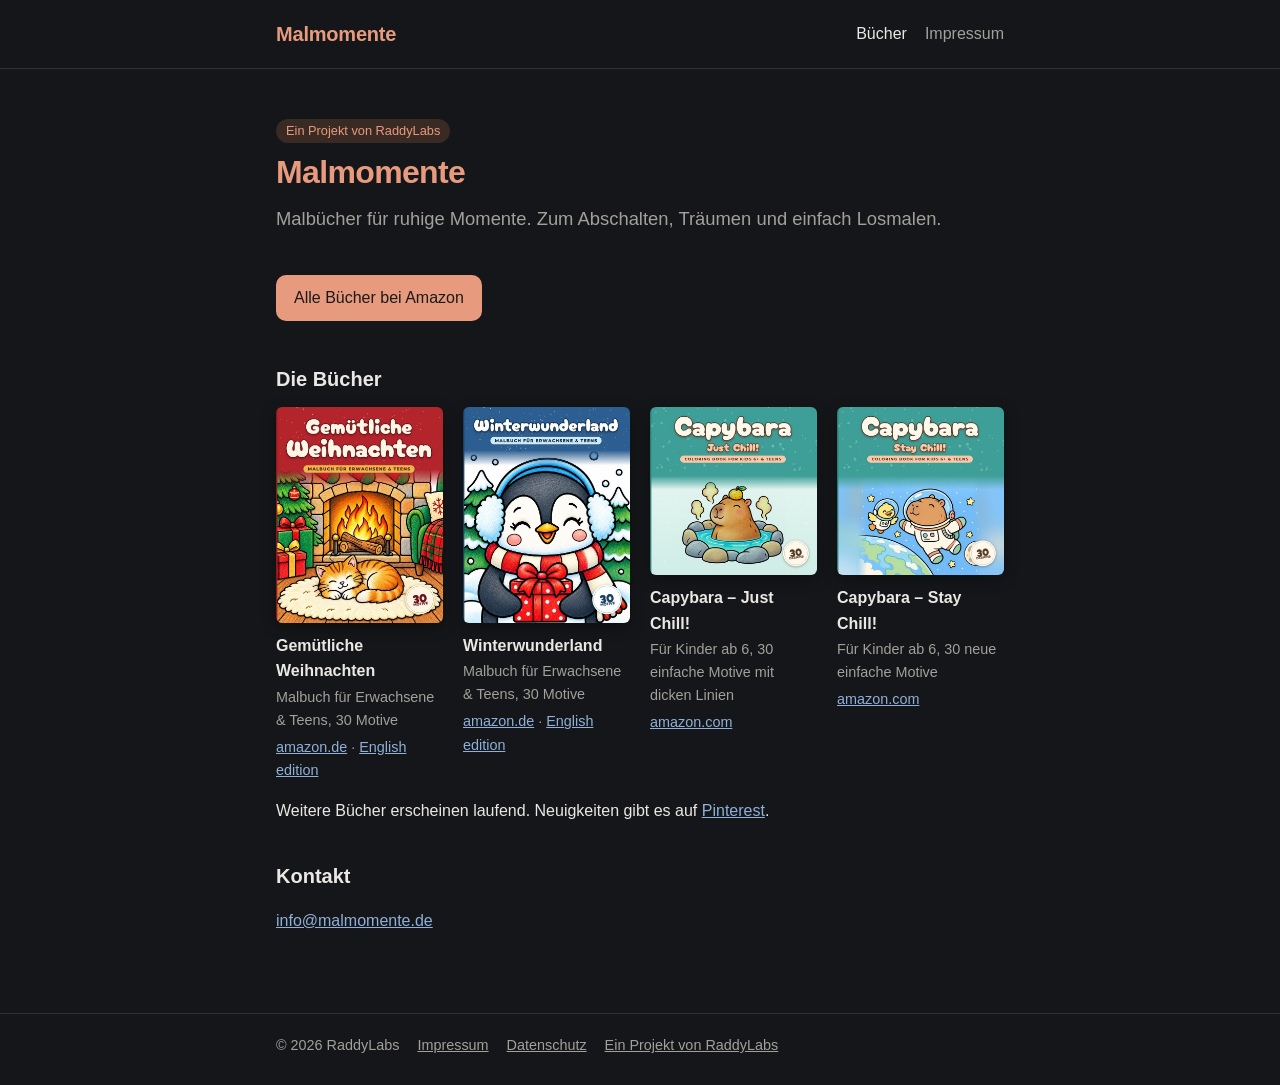
==== index.html @ b7d7ad7f "Erste Version der Website Co-Authored-By: Claude Opus 5.5 <noreply@anthropic.com> Claude-Session: ht" ====
<!doctype html>
<html lang="de">
<head>
<meta charset="utf-8">
<meta name="viewport" content="width=device-width, initial-scale=1">
<title>Malmomente – Malbücher zum Abschalten</title>
<meta name="description" content="Malmomente: Malbücher zum Abschalten und Entdecken. Erhältlich bei Amazon.">
<link rel="stylesheet" href="style.css">
</head>
<body>
<header><div class="wrap">
  <a class="logo mal-logo" href="./">Malmomente</a>
  <nav><a href="./" aria-current="page">Bücher</a><a href="impressum.html">Impressum</a></nav>
</div></header>
<main><div class="wrap mal-hero">
  <span class="tag" style="background:var(--mal-soft);color:var(--mal)">Ein Projekt von RaddyLabs</span>
  <h1>Malmomente</h1>
  <p class="lead">Malbücher für ruhige Momente. Zum Abschalten, Träumen und einfach Losmalen.</p>
  <a class="button" href="https://www.amazon.de/stores/Marcel-Raddy/author/B0HNMKRN35" rel="noopener">Alle Bücher bei Amazon</a>
  <h2>Die Bücher</h2>
  <div class="books">
    <div class="book">
      <img src="img/gemuetliche-weihnachten.jpg" alt="Cover: Gemütliche Weihnachten">
      <h3>Gemütliche Weihnachten</h3>
      <p>Malbuch für Erwachsene &amp; Teens, 30 Motive</p>
      <p class="links"><a href="https://www.amazon.de/dp/B0HN2T2133" rel="noopener">amazon.de</a> · <a href="https://www.amazon.com/dp/B0HNKPDWCH" rel="noopener">English edition</a></p>
    </div>
    <div class="book">
      <img src="img/winterwunderland.jpg" alt="Cover: Winterwunderland">
      <h3>Winterwunderland</h3>
      <p>Malbuch für Erwachsene &amp; Teens, 30 Motive</p>
      <p class="links"><a href="https://www.amazon.de/dp/B0HN7MHNHT" rel="noopener">amazon.de</a> · <a href="https://www.amazon.com/dp/B0HNKRLF51" rel="noopener">English edition</a></p>
    </div>
    <div class="book">
      <img src="img/capybara-1.jpg" alt="Cover: Capybara – Just Chill!">
      <h3>Capybara – Just Chill!</h3>
      <p>Für Kinder ab 6, 30 einfache Motive mit dicken Linien</p>
      <p class="links"><a href="https://www.amazon.com/dp/B0HPC8KB5T" rel="noopener">amazon.com</a></p>
    </div>
    <div class="book">
      <img src="img/capybara-2.jpg" alt="Cover: Capybara – Stay Chill!">
      <h3>Capybara – Stay Chill!</h3>
      <p>Für Kinder ab 6, 30 neue einfache Motive</p>
      <p class="links"><a href="https://www.amazon.com/dp/B0HPCNSRYM" rel="noopener">amazon.com</a></p>
    </div>
  </div>
  <p>Weitere Bücher erscheinen laufend. Neuigkeiten gibt es auf <a href="https://www.pinterest.com/Malmomente" rel="noopener">Pinterest</a>.</p>
  <h2>Kontakt</h2>
  <p><a href="mailto:info@malmomente.de">info@malmomente.de</a></p>
</div></main>
<footer><div class="wrap">
  <span>© 2026 RaddyLabs</span>
  <a href="impressum.html">Impressum</a>
  <a href="datenschutz.html">Datenschutz</a>
  <a href="https://raddylabs.de">Ein Projekt von RaddyLabs</a>
</div></footer>
</body>
</html>
---- style.css ----
/* Dunkles Farbschema */
:root {
  color-scheme: dark;
  --bg: #141619;
  --card: #1d2025;
  --text: #ebe8e3;
  --muted: #a3a09a;
  --accent: #8fb0d8;
  --accent-soft: #24303d;
  --mal: #e79a7d;
  --mal-soft: #3a2a24;
  --line: #2e3238;
  --cos: #b8a4f0;
  --cos-soft: #2c2640;
}
* { box-sizing: border-box; }
html { -webkit-text-size-adjust: 100%; }
body {
  margin: 0;
  background: var(--bg);
  color: var(--text);
  font-family: -apple-system, BlinkMacSystemFont, "Segoe UI", Roboto, Helvetica, Arial, sans-serif;
  line-height: 1.6;
}
a { color: var(--accent); }
.wrap { max-width: 760px; margin: 0 auto; padding: 0 16px; }
header { border-bottom: 1px solid var(--line); }
header .wrap { display: flex; align-items: center; justify-content: space-between; gap: 16px; padding-top: 18px; padding-bottom: 18px; flex-wrap: wrap; }
.logo { font-weight: 700; font-size: 1.25rem; color: var(--text); text-decoration: none; letter-spacing: -0.01em; }
.logo span { color: var(--accent); }
nav a { color: var(--muted); text-decoration: none; margin-left: 18px; }
nav a:first-child { margin-left: 0; }
nav a:hover, nav a[aria-current="page"] { color: var(--text); }
main { padding: 48px 0 64px; }
h1 { font-size: 2rem; line-height: 1.2; margin: 0 0 12px; letter-spacing: -0.02em; }
h2 { font-size: 1.25rem; margin: 36px 0 8px; }
.lead { font-size: 1.15rem; color: var(--muted); margin: 0 0 36px; }
.brands { display: grid; grid-template-columns: repeat(auto-fit, minmax(240px, 1fr)); gap: 16px; }
.brand { background: var(--card); border: 1px solid var(--line); border-radius: 14px; padding: 22px; text-decoration: none; color: var(--text); display: block; }
.brand:hover { border-color: var(--accent); }
.brand h3 { margin: 0 0 6px; font-size: 1.15rem; }
.brand p { margin: 0; color: var(--muted); }
.tag { display: inline-block; font-size: 0.8rem; padding: 2px 10px; border-radius: 99px; background: var(--accent-soft); color: var(--accent); margin-bottom: 10px; }
.brand.mal .tag { background: var(--mal-soft); color: var(--mal); }
.mal-hero h1 { color: var(--mal); }
.button { display: inline-block; padding: 10px 18px; border-radius: 10px; background: var(--mal); color: #1a1a1a; text-decoration: none; margin: 6px 8px 6px 0; }
.button.ghost { background: transparent; color: var(--mal); border: 1px solid var(--mal); }
.legal h2 { font-size: 1.1rem; }
.legal p, .legal li { color: var(--text); }
.todo { background: #fff3c4; color: #5a4a00; padding: 0 4px; border-radius: 4px; }
footer { border-top: 1px solid var(--line); color: var(--muted); font-size: 0.9rem; }
footer .wrap { padding-top: 20px; padding-bottom: 28px; display: flex; gap: 18px; flex-wrap: wrap; }
footer a { color: var(--muted); }
.brand.cos .tag { background: var(--cos-soft); color: var(--cos); }
.cos-hero h1 { color: var(--cos); }
.button.cos { background: var(--cos); color: #1a1a1a; }
.books { display: grid; grid-template-columns: repeat(auto-fill, minmax(160px, 1fr)); gap: 20px; margin-top: 12px; }
.book img { width: 100%; height: auto; border-radius: 6px; display: block; box-shadow: 0 4px 14px rgba(0,0,0,.35); }
.book h3 { font-size: 1rem; margin: 10px 0 2px; }
.book p { margin: 0; font-size: 0.9rem; color: var(--muted); }
.book .links { margin-top: 4px; }
.mal-logo { color: var(--mal); }
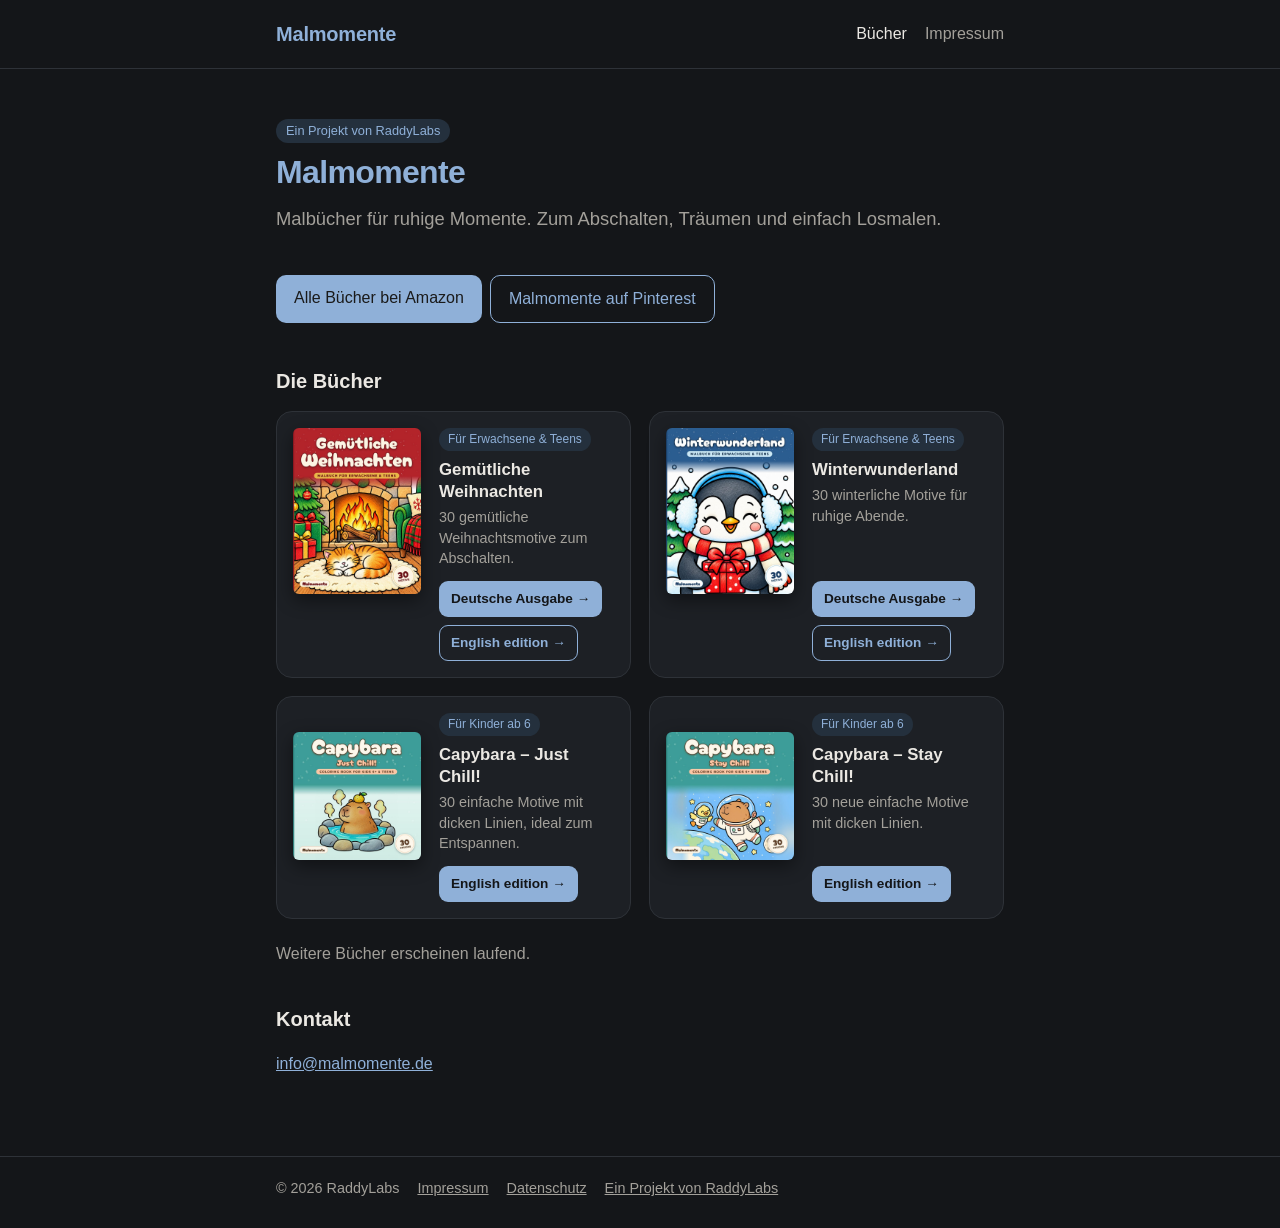
==== commit 150c2233: "Neues Layout: Bücher als gleich große Karten mit Kauf-Buttons Co-Authored-By: Claude Opus 5.5 <norep" ====
--- a/index.html
+++ b/index.html
@@ -16,35 +16,60 @@
   <span class="tag" style="background:var(--mal-soft);color:var(--mal)">Ein Projekt von RaddyLabs</span>
   <h1>Malmomente</h1>
   <p class="lead">Malbücher für ruhige Momente. Zum Abschalten, Träumen und einfach Losmalen.</p>
-  <a class="button" href="https://www.amazon.de/stores/Marcel-Raddy/author/B0HNMKRN35" rel="noopener">Alle Bücher bei Amazon</a>
+  <div class="hero-buttons">
+    <a class="button" href="https://www.amazon.de/stores/Marcel-Raddy/author/B0HNMKRN35" rel="noopener">Alle Bücher bei Amazon</a>
+    <a class="button ghost" href="https://www.pinterest.com/Malmomente" rel="noopener">Malmomente auf Pinterest</a>
+  </div>
   <h2>Die Bücher</h2>
   <div class="books">
-    <div class="book">
-      <img src="img/gemuetliche-weihnachten.jpg" alt="Cover: Gemütliche Weihnachten">
-      <h3>Gemütliche Weihnachten</h3>
-      <p>Malbuch für Erwachsene &amp; Teens, 30 Motive</p>
-      <p class="links"><a href="https://www.amazon.de/dp/B0HN2T2133" rel="noopener">amazon.de</a> · <a href="https://www.amazon.com/dp/B0HNKPDWCH" rel="noopener">English edition</a></p>
-    </div>
-    <div class="book">
-      <img src="img/winterwunderland.jpg" alt="Cover: Winterwunderland">
-      <h3>Winterwunderland</h3>
-      <p>Malbuch für Erwachsene &amp; Teens, 30 Motive</p>
-      <p class="links"><a href="https://www.amazon.de/dp/B0HN7MHNHT" rel="noopener">amazon.de</a> · <a href="https://www.amazon.com/dp/B0HNKRLF51" rel="noopener">English edition</a></p>
-    </div>
-    <div class="book">
-      <img src="img/capybara-1.jpg" alt="Cover: Capybara – Just Chill!">
-      <h3>Capybara – Just Chill!</h3>
-      <p>Für Kinder ab 6, 30 einfache Motive mit dicken Linien</p>
-      <p class="links"><a href="https://www.amazon.com/dp/B0HPC8KB5T" rel="noopener">amazon.com</a></p>
-    </div>
-    <div class="book">
-      <img src="img/capybara-2.jpg" alt="Cover: Capybara – Stay Chill!">
-      <h3>Capybara – Stay Chill!</h3>
-      <p>Für Kinder ab 6, 30 neue einfache Motive</p>
-      <p class="links"><a href="https://www.amazon.com/dp/B0HPCNSRYM" rel="noopener">amazon.com</a></p>
-    </div>
+    <article class="book">
+      <div class="cover"><img src="img/gemuetliche-weihnachten.jpg" alt="Cover: Gemütliche Weihnachten" loading="lazy"></div>
+      <div class="book-body">
+        <span class="aud">Für Erwachsene &amp; Teens</span>
+        <h3>Gemütliche Weihnachten</h3>
+        <p>30 gemütliche Weihnachtsmotive zum Abschalten.</p>
+        <div class="buys">
+          <a class="buy" href="https://www.amazon.de/dp/B0HN2T2133" rel="noopener">Deutsche Ausgabe <span aria-hidden="true">→</span></a>
+          <a class="buy ghost" href="https://www.amazon.com/dp/B0HNKPDWCH" rel="noopener">English edition <span aria-hidden="true">→</span></a>
+        </div>
+      </div>
+    </article>
+    <article class="book">
+      <div class="cover"><img src="img/winterwunderland.jpg" alt="Cover: Winterwunderland" loading="lazy"></div>
+      <div class="book-body">
+        <span class="aud">Für Erwachsene &amp; Teens</span>
+        <h3>Winterwunderland</h3>
+        <p>30 winterliche Motive für ruhige Abende.</p>
+        <div class="buys">
+          <a class="buy" href="https://www.amazon.de/dp/B0HN7MHNHT" rel="noopener">Deutsche Ausgabe <span aria-hidden="true">→</span></a>
+          <a class="buy ghost" href="https://www.amazon.com/dp/B0HNKRLF51" rel="noopener">English edition <span aria-hidden="true">→</span></a>
+        </div>
+      </div>
+    </article>
+    <article class="book">
+      <div class="cover"><img src="img/capybara-1.jpg" alt="Cover: Capybara – Just Chill!" loading="lazy"></div>
+      <div class="book-body">
+        <span class="aud">Für Kinder ab 6</span>
+        <h3>Capybara – Just Chill!</h3>
+        <p>30 einfache Motive mit dicken Linien, ideal zum Entspannen.</p>
+        <div class="buys">
+          <a class="buy" href="https://www.amazon.com/dp/B0HPC8KB5T" rel="noopener">English edition <span aria-hidden="true">→</span></a>
+        </div>
+      </div>
+    </article>
+    <article class="book">
+      <div class="cover"><img src="img/capybara-2.jpg" alt="Cover: Capybara – Stay Chill!" loading="lazy"></div>
+      <div class="book-body">
+        <span class="aud">Für Kinder ab 6</span>
+        <h3>Capybara – Stay Chill!</h3>
+        <p>30 neue einfache Motive mit dicken Linien.</p>
+        <div class="buys">
+          <a class="buy" href="https://www.amazon.com/dp/B0HPCNSRYM" rel="noopener">English edition <span aria-hidden="true">→</span></a>
+        </div>
+      </div>
+    </article>
   </div>
-  <p>Weitere Bücher erscheinen laufend. Neuigkeiten gibt es auf <a href="https://www.pinterest.com/Malmomente" rel="noopener">Pinterest</a>.</p>
+  <p class="more">Weitere Bücher erscheinen laufend.</p>
   <h2>Kontakt</h2>
   <p><a href="mailto:info@malmomente.de">info@malmomente.de</a></p>
 </div></main>
--- a/style.css
+++ b/style.css
@@ -7,8 +7,8 @@
   --muted: #a3a09a;
   --accent: #8fb0d8;
   --accent-soft: #24303d;
-  --mal: #e79a7d;
-  --mal-soft: #3a2a24;
+  --mal: #8fb0d8;
+  --mal-soft: #24303d;
   --line: #2e3238;
   --cos: #b8a4f0;
   --cos-soft: #2c2640;
@@ -54,9 +54,21 @@
 .brand.cos .tag { background: var(--cos-soft); color: var(--cos); }
 .cos-hero h1 { color: var(--cos); }
 .button.cos { background: var(--cos); color: #1a1a1a; }
-.books { display: grid; grid-template-columns: repeat(auto-fill, minmax(160px, 1fr)); gap: 20px; margin-top: 12px; }
-.book img { width: 100%; height: auto; border-radius: 6px; display: block; box-shadow: 0 4px 14px rgba(0,0,0,.35); }
-.book h3 { font-size: 1rem; margin: 10px 0 2px; }
-.book p { margin: 0; font-size: 0.9rem; color: var(--muted); }
-.book .links { margin-top: 4px; }
 .mal-logo { color: var(--mal); }
+
+/* Bücher-Karten */
+.hero-buttons { display: flex; flex-wrap: wrap; gap: 4px 0; }
+.books { display: grid; grid-template-columns: repeat(auto-fill, minmax(320px, 1fr)); gap: 18px; margin-top: 14px; }
+.book { display: flex; gap: 18px; background: var(--card); border: 1px solid var(--line); border-radius: 16px; padding: 16px; }
+.book .cover { flex: none; width: 128px; height: 166px; display: flex; align-items: center; justify-content: center; }
+.book .cover img { max-width: 100%; max-height: 100%; border-radius: 6px; box-shadow: 0 6px 18px rgba(0,0,0,.45); display: block; }
+.book-body { display: flex; flex-direction: column; min-width: 0; flex: 1; }
+.book .aud { align-self: flex-start; font-size: 0.75rem; padding: 2px 9px; border-radius: 99px; background: var(--mal-soft); color: var(--mal); }
+.book h3 { font-size: 1.05rem; line-height: 1.3; margin: 8px 0 4px; }
+.book p { margin: 0 0 12px; font-size: 0.9rem; color: var(--muted); line-height: 1.45; }
+.buys { margin-top: auto; display: flex; flex-wrap: wrap; gap: 8px; }
+.buy { display: inline-block; font-size: 0.85rem; font-weight: 600; padding: 7px 12px; border-radius: 9px; background: var(--mal); color: #141619; text-decoration: none; white-space: nowrap; }
+.buy.ghost { background: transparent; color: var(--mal); border: 1px solid var(--mal); padding: 6px 11px; }
+.buy:hover { filter: brightness(1.1); }
+.more { color: var(--muted); margin-top: 22px; }
+@media (max-width: 420px) { .books { grid-template-columns: 1fr; } .book .cover { width: 104px; height: 135px; } .book { gap: 14px; } }
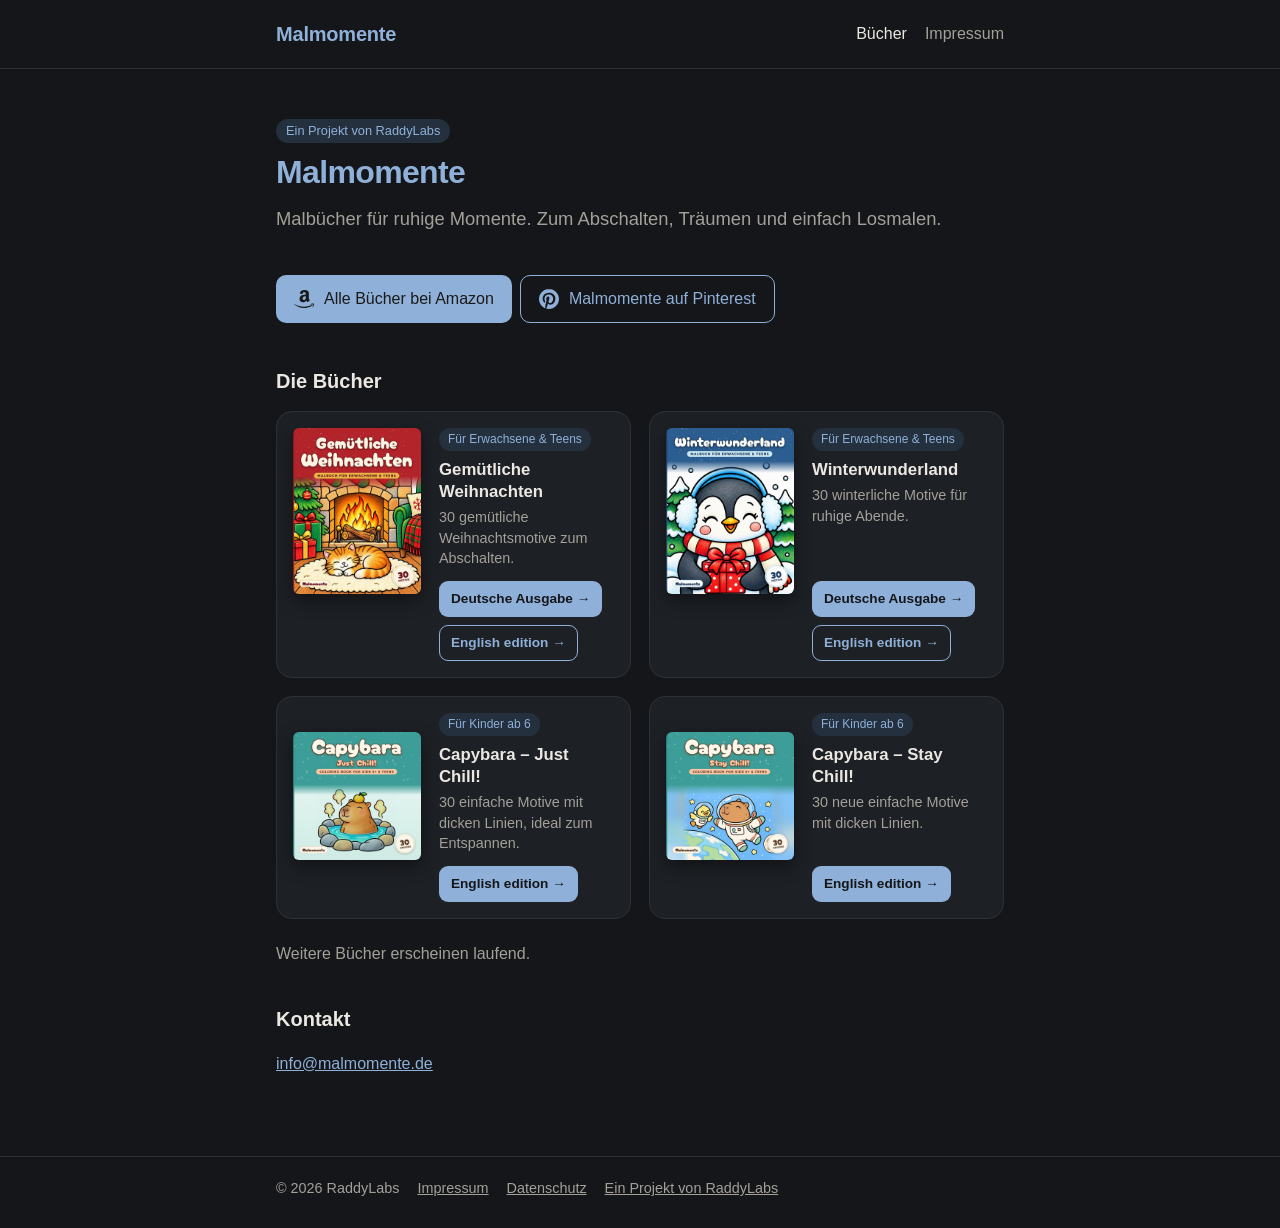
==== commit 1f997336: "Amazon- und Pinterest-Logo in den Buttons Co-Authored-By: Claude Opus 5.5 <noreply@anthropic.com> Cl" ====
--- a/index.html
+++ b/index.html
@@ -17,8 +17,8 @@
   <h1>Malmomente</h1>
   <p class="lead">Malbücher für ruhige Momente. Zum Abschalten, Träumen und einfach Losmalen.</p>
   <div class="hero-buttons">
-    <a class="button" href="https://www.amazon.de/stores/Marcel-Raddy/author/B0HNMKRN35" rel="noopener">Alle Bücher bei Amazon</a>
-    <a class="button ghost" href="https://www.pinterest.com/Malmomente" rel="noopener">Malmomente auf Pinterest</a>
+    <a class="button" href="https://www.amazon.de/stores/Marcel-Raddy/author/B0HNMKRN35" rel="noopener"><svg class="ico" viewBox="0 0 24 24" aria-hidden="true"><path d="M.045 18.02c.072-.116.187-.124.348-.022 3.636 2.11 7.594 3.166 11.87 3.166 2.852 0 5.668-.533 8.447-1.595l.315-.14c.138-.06.234-.1.293-.13.226-.088.39-.046.525.13.12.174.09.336-.12.48-.256.19-.6.41-1.006.654-1.244.743-2.64 1.316-4.185 1.726a17.617 17.617 0 01-10.951-.577 17.88 17.88 0 01-5.43-3.35c-.1-.074-.151-.15-.151-.22 0-.047.021-.09.051-.13zm6.565-6.218c0-1.005.247-1.863.743-2.577.495-.71 1.17-1.25 2.04-1.615.796-.335 1.756-.575 2.912-.72.39-.046 1.033-.103 1.92-.174v-.37c0-.93-.105-1.558-.3-1.875-.302-.43-.78-.65-1.44-.65h-.182c-.48.046-.896.196-1.246.46-.35.27-.575.63-.675 1.096-.06.3-.206.465-.435.51l-2.52-.315c-.248-.06-.372-.18-.372-.39 0-.046.007-.09.022-.15.247-1.29.855-2.25 1.82-2.88.976-.616 2.1-.975 3.39-1.05h.54c1.65 0 2.957.434 3.888 1.29.135.15.27.3.405.48.12.165.224.314.283.45.075.134.15.33.195.57.06.254.105.42.135.51.03.104.062.3.076.615.01.313.02.493.02.553v5.28c0 .376.06.72.165 1.036.105.313.21.54.315.674l.51.674c.09.136.136.256.136.36 0 .12-.06.226-.18.314-1.2 1.05-1.86 1.62-1.963 1.71-.165.135-.375.15-.63.045a6.062 6.062 0 01-.526-.496l-.31-.347a9.391 9.391 0 01-.317-.42l-.3-.435c-.81.886-1.603 1.44-2.4 1.665-.494.15-1.093.227-1.83.227-1.11 0-2.04-.343-2.76-1.034-.72-.69-1.08-1.665-1.08-2.94l-.05-.076zm3.753-.438c0 .566.14 1.02.425 1.364.285.34.675.512 1.155.512.045 0 .106-.007.195-.02.09-.016.134-.023.166-.023.614-.16 1.08-.553 1.424-1.178.165-.28.285-.58.36-.91.09-.32.12-.59.135-.8.015-.195.015-.54.015-1.005v-.54c-.84 0-1.484.06-1.92.18-1.275.36-1.92 1.17-1.92 2.43l-.035-.02zm9.162 7.027c.03-.06.075-.11.132-.17.362-.243.714-.41 1.05-.5a8.094 8.094 0 011.612-.24c.14-.012.28 0 .41.03.65.06 1.05.168 1.172.33.063.09.099.228.099.39v.15c0 .51-.149 1.11-.424 1.8-.278.69-.664 1.248-1.156 1.68-.073.06-.14.09-.197.09-.03 0-.06 0-.09-.012-.09-.044-.107-.12-.064-.24.54-1.26.806-2.143.806-2.64 0-.15-.03-.27-.087-.344-.145-.166-.55-.257-1.224-.257-.243 0-.533.016-.87.046-.363.045-.7.09-1 .135-.09 0-.148-.014-.18-.044-.03-.03-.036-.047-.02-.077 0-.017.006-.03.02-.063v-.06z"/></svg>Alle Bücher bei Amazon</a>
+    <a class="button ghost" href="https://www.pinterest.com/Malmomente" rel="noopener"><svg class="ico" viewBox="0 0 24 24" aria-hidden="true"><path d="M12.017 0C5.396 0 .029 5.367.029 11.987c0 5.079 3.158 9.417 7.618 11.162-.105-.949-.199-2.403.041-3.439.219-.937 1.406-5.957 1.406-5.957s-.359-.72-.359-1.781c0-1.663.967-2.911 2.168-2.911 1.024 0 1.518.769 1.518 1.688 0 1.029-.653 2.567-.992 3.992-.285 1.193.6 2.165 1.775 2.165 2.128 0 3.768-2.245 3.768-5.487 0-2.861-2.063-4.869-5.008-4.869-3.41 0-5.409 2.562-5.409 5.199 0 1.033.394 2.143.889 2.741.099.12.112.225.085.345-.09.375-.293 1.199-.334 1.363-.053.225-.172.271-.401.165-1.495-.69-2.433-2.878-2.433-4.646 0-3.776 2.748-7.252 7.92-7.252 4.158 0 7.392 2.967 7.392 6.923 0 4.135-2.607 7.462-6.233 7.462-1.214 0-2.354-.629-2.758-1.379l-.749 2.848c-.269 1.045-1.004 2.352-1.498 3.146 1.123.345 2.306.535 3.55.535 6.607 0 11.985-5.365 11.985-11.987C23.97 5.39 18.592.026 11.985.026L12.017 0z"/></svg>Malmomente auf Pinterest</a>
   </div>
   <h2>Die Bücher</h2>
   <div class="books">
--- a/style.css
+++ b/style.css
@@ -72,3 +72,5 @@
 .buy:hover { filter: brightness(1.1); }
 .more { color: var(--muted); margin-top: 22px; }
 @media (max-width: 420px) { .books { grid-template-columns: 1fr; } .book .cover { width: 104px; height: 135px; } .book { gap: 14px; } }
+.hero-buttons .button { display: inline-flex; align-items: center; gap: 10px; }
+.hero-buttons .ico { width: 20px; height: 20px; fill: currentColor; flex: none; }
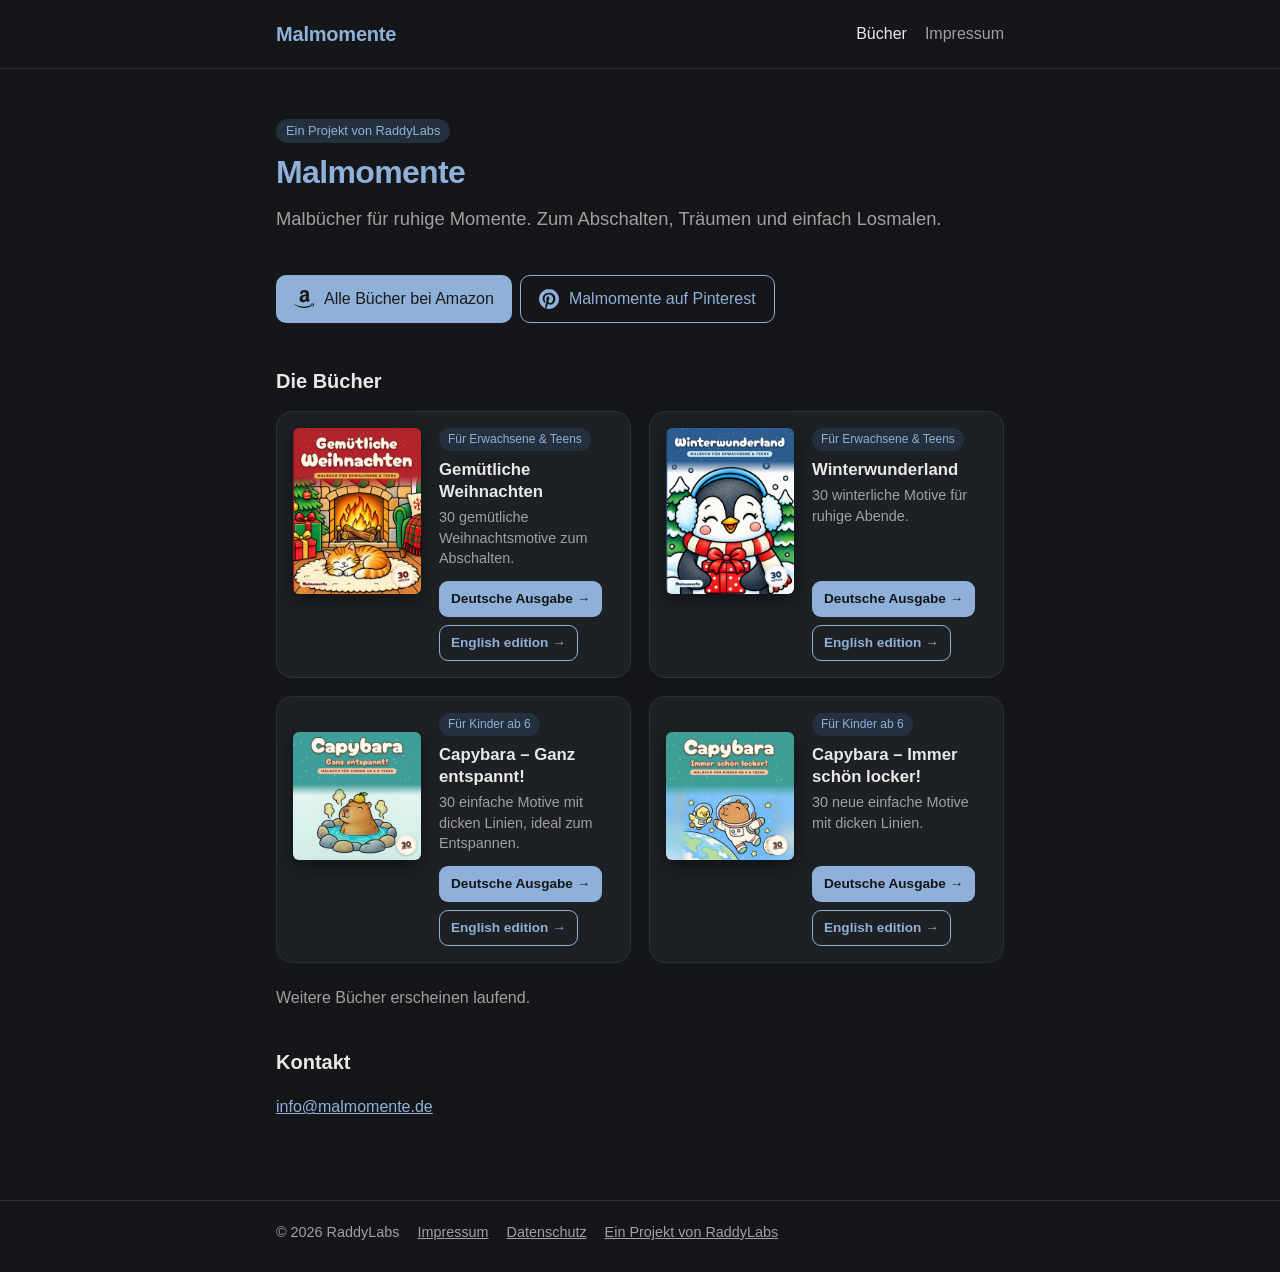
==== commit 28e1c0b0: "Capybara 1+2: deutsche Ausgaben mit Cover und Kauf-Button Co-Authored-By: Claude Opus 5.5 <noreply@a" ====
--- a/index.html
+++ b/index.html
@@ -47,24 +47,26 @@
       </div>
     </article>
     <article class="book">
-      <div class="cover"><img src="img/capybara-1.jpg" alt="Cover: Capybara – Just Chill!" loading="lazy"></div>
+      <div class="cover"><img src="img/capybara-1.jpg" alt="Cover: Capybara – Ganz entspannt!" loading="lazy"></div>
       <div class="book-body">
         <span class="aud">Für Kinder ab 6</span>
-        <h3>Capybara – Just Chill!</h3>
+        <h3>Capybara – Ganz entspannt!</h3>
         <p>30 einfache Motive mit dicken Linien, ideal zum Entspannen.</p>
         <div class="buys">
-          <a class="buy" href="https://www.amazon.com/dp/B0HPC8KB5T" rel="noopener">English edition <span aria-hidden="true">→</span></a>
+          <a class="buy" href="https://www.amazon.de/dp/B0HQ4V5N49" rel="noopener">Deutsche Ausgabe <span aria-hidden="true">→</span></a>
+          <a class="buy ghost" href="https://www.amazon.com/dp/B0HPC8KB5T" rel="noopener">English edition <span aria-hidden="true">→</span></a>
         </div>
       </div>
     </article>
     <article class="book">
-      <div class="cover"><img src="img/capybara-2.jpg" alt="Cover: Capybara – Stay Chill!" loading="lazy"></div>
+      <div class="cover"><img src="img/capybara-2.jpg" alt="Cover: Capybara – Immer schön locker!" loading="lazy"></div>
       <div class="book-body">
         <span class="aud">Für Kinder ab 6</span>
-        <h3>Capybara – Stay Chill!</h3>
+        <h3>Capybara – Immer schön locker!</h3>
         <p>30 neue einfache Motive mit dicken Linien.</p>
         <div class="buys">
-          <a class="buy" href="https://www.amazon.com/dp/B0HPCNSRYM" rel="noopener">English edition <span aria-hidden="true">→</span></a>
+          <a class="buy" href="https://www.amazon.de/dp/B0HQ54VVX3" rel="noopener">Deutsche Ausgabe <span aria-hidden="true">→</span></a>
+          <a class="buy ghost" href="https://www.amazon.com/dp/B0HPCNSRYM" rel="noopener">English edition <span aria-hidden="true">→</span></a>
         </div>
       </div>
     </article>
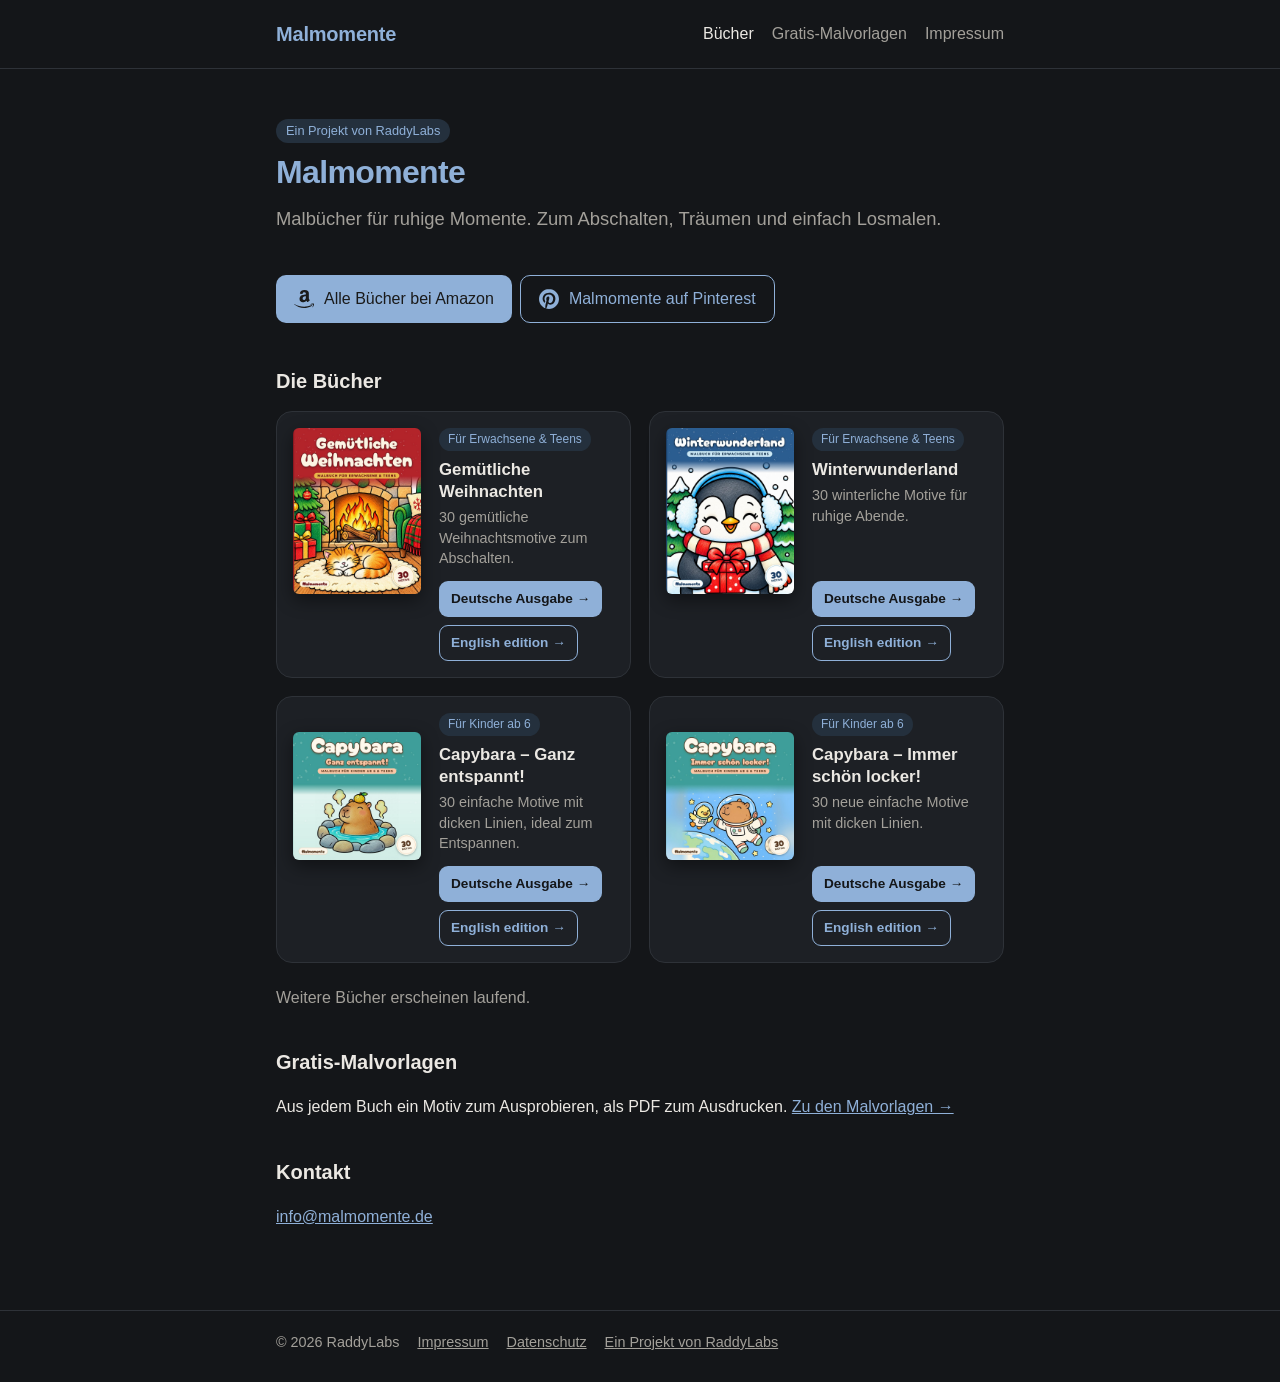
==== commit 3d3b61ec: "Gratis-Malvorlagen: Seite mit 4 PDFs zum Ausdrucken, Link in Navigation Co-Authored-By: Claude Opus " ====
--- a/index.html
+++ b/index.html
@@ -10,7 +10,7 @@
 <body>
 <header><div class="wrap">
   <a class="logo mal-logo" href="./">Malmomente</a>
-  <nav><a href="./" aria-current="page">Bücher</a><a href="impressum.html">Impressum</a></nav>
+  <nav><a href="./" aria-current="page">Bücher</a><a href="malvorlagen.html">Gratis-Malvorlagen</a><a href="impressum.html">Impressum</a></nav>
 </div></header>
 <main><div class="wrap mal-hero">
   <span class="tag" style="background:var(--mal-soft);color:var(--mal)">Ein Projekt von RaddyLabs</span>
@@ -72,6 +72,8 @@
     </article>
   </div>
   <p class="more">Weitere Bücher erscheinen laufend.</p>
+  <h2>Gratis-Malvorlagen</h2>
+  <p>Aus jedem Buch ein Motiv zum Ausprobieren, als PDF zum Ausdrucken. <a href="malvorlagen.html">Zu den Malvorlagen →</a></p>
   <h2>Kontakt</h2>
   <p><a href="mailto:info@malmomente.de">info@malmomente.de</a></p>
 </div></main>
--- a/style.css
+++ b/style.css
@@ -74,3 +74,4 @@
 @media (max-width: 420px) { .books { grid-template-columns: 1fr; } .book .cover { width: 104px; height: 135px; } .book { gap: 14px; } }
 .hero-buttons .button { display: inline-flex; align-items: center; gap: 10px; }
 .hero-buttons .ico { width: 20px; height: 20px; fill: currentColor; flex: none; }
+.book.free .cover img { background: #fff; }
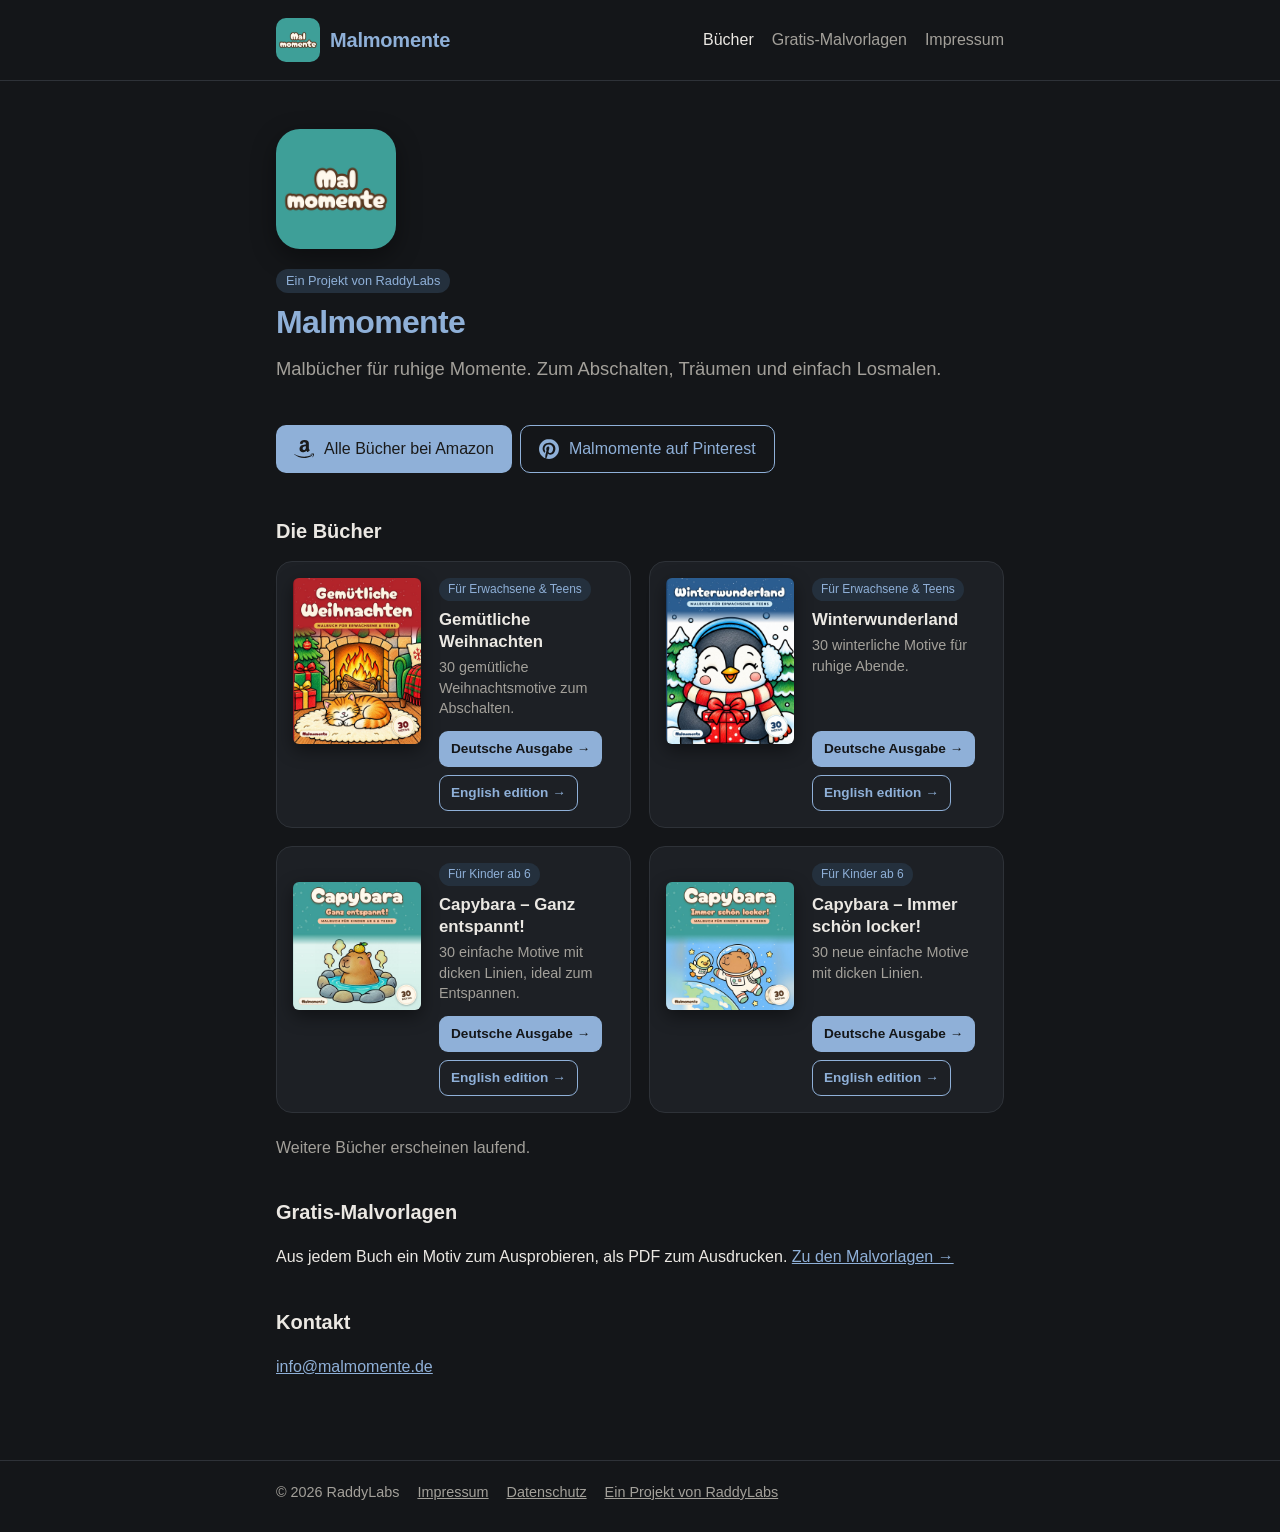
==== commit 43c9aedc: "Malmomente-Logo in Kopfzeile, Startseite und als Favicon Co-Authored-By: Claude Opus 5.5 <noreply@an" ====
--- a/index.html
+++ b/index.html
@@ -6,13 +6,16 @@
 <title>Malmomente – Malbücher zum Abschalten</title>
 <meta name="description" content="Malmomente: Malbücher zum Abschalten und Entdecken. Erhältlich bei Amazon.">
 <link rel="stylesheet" href="style.css">
+<link rel="icon" type="image/png" href="favicon.png">
+<link rel="apple-touch-icon" href="apple-touch-icon.png">
 </head>
 <body>
 <header><div class="wrap">
-  <a class="logo mal-logo" href="./">Malmomente</a>
+  <a class="logo mal-logo" href="./"><img src="img/logo-malmomente.png" alt="" width="44" height="44">Malmomente</a>
   <nav><a href="./" aria-current="page">Bücher</a><a href="malvorlagen.html">Gratis-Malvorlagen</a><a href="impressum.html">Impressum</a></nav>
 </div></header>
 <main><div class="wrap mal-hero">
+  <img class="hero-logo" src="img/logo-malmomente.png" alt="Malmomente Logo" width="120" height="120">
   <span class="tag" style="background:var(--mal-soft);color:var(--mal)">Ein Projekt von RaddyLabs</span>
   <h1>Malmomente</h1>
   <p class="lead">Malbücher für ruhige Momente. Zum Abschalten, Träumen und einfach Losmalen.</p>
--- a/style.css
+++ b/style.css
@@ -75,3 +75,6 @@
 .hero-buttons .button { display: inline-flex; align-items: center; gap: 10px; }
 .hero-buttons .ico { width: 20px; height: 20px; fill: currentColor; flex: none; }
 .book.free .cover img { background: #fff; }
+.mal-logo { display: inline-flex; align-items: center; gap: 10px; }
+.mal-logo img { width: 44px; height: 44px; border-radius: 10px; display: block; }
+.hero-logo { width: 120px; height: 120px; border-radius: 24px; display: block; margin: 0 0 18px; box-shadow: 0 8px 24px rgba(0,0,0,.4); }
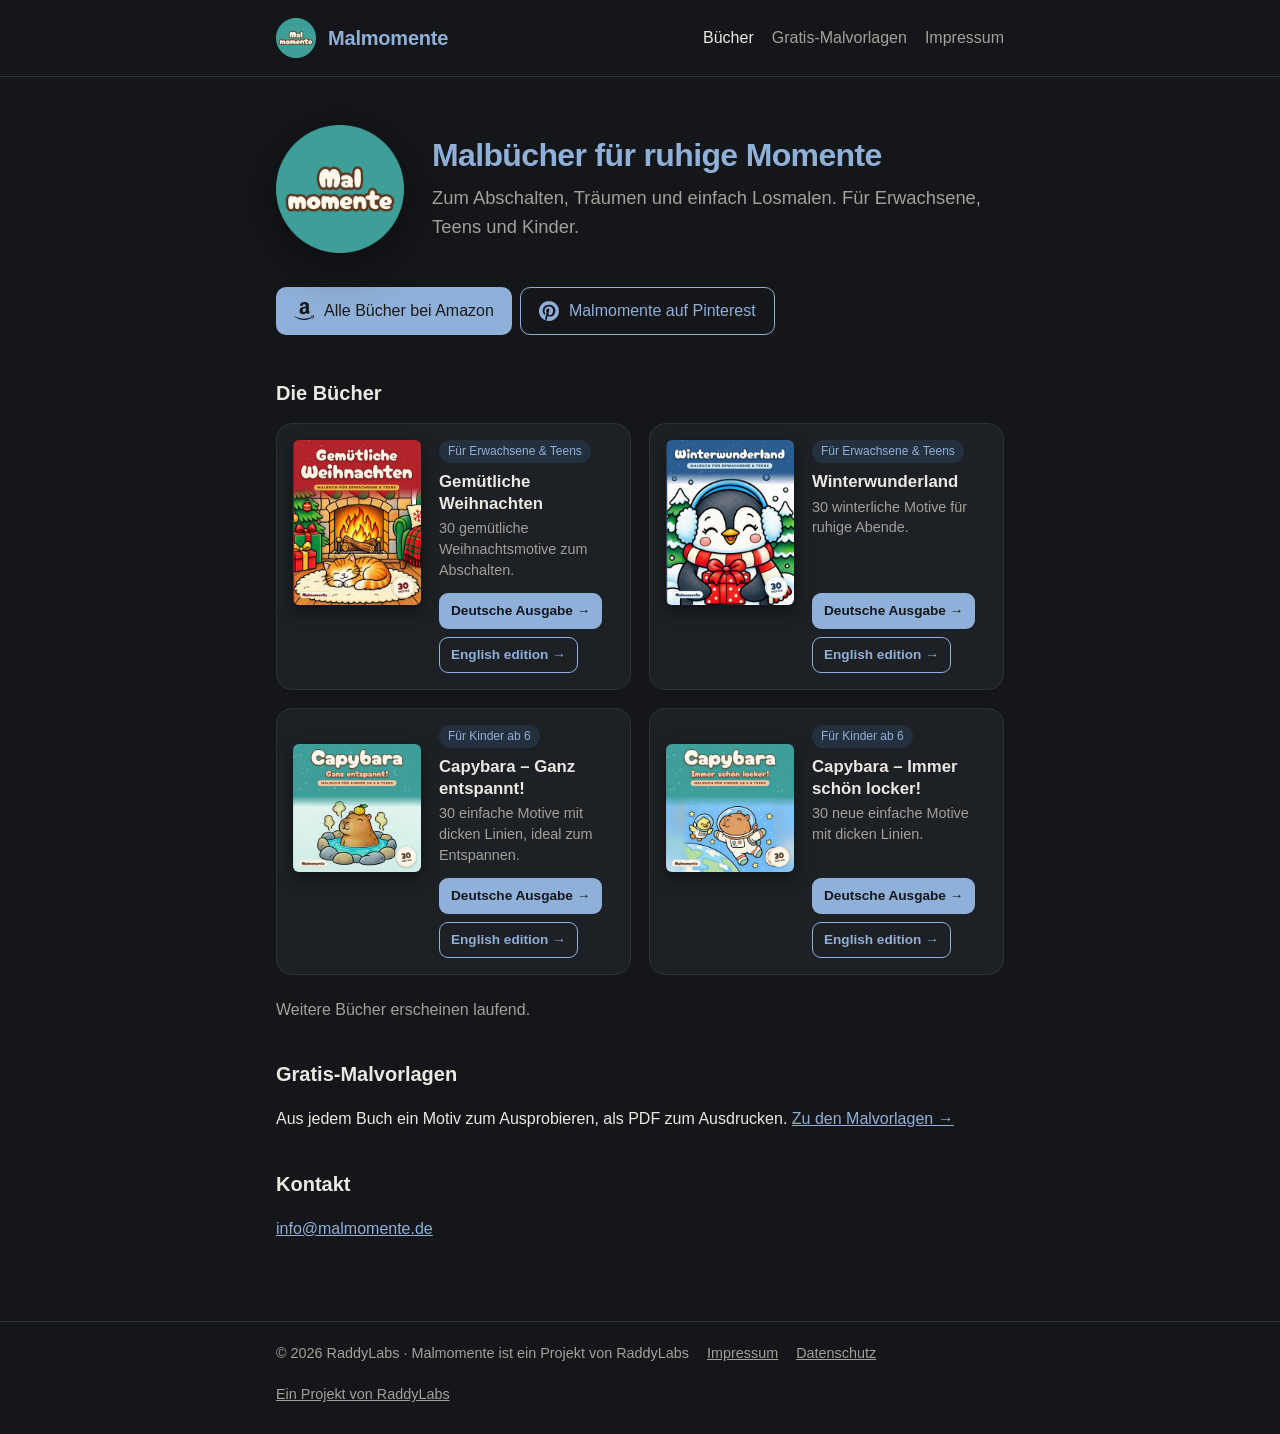
==== commit b43cf207: "Logo rund, Startseite mit Logo neben der Überschrift, CSS-Cache umgehen Co-Authored-By: Claude Opus " ====
--- a/index.html
+++ b/index.html
@@ -5,20 +5,23 @@
 <meta name="viewport" content="width=device-width, initial-scale=1">
 <title>Malmomente – Malbücher zum Abschalten</title>
 <meta name="description" content="Malmomente: Malbücher zum Abschalten und Entdecken. Erhältlich bei Amazon.">
-<link rel="stylesheet" href="style.css">
+<link rel="stylesheet" href="style.css?v=3">
 <link rel="icon" type="image/png" href="favicon.png">
 <link rel="apple-touch-icon" href="apple-touch-icon.png">
 </head>
 <body>
 <header><div class="wrap">
-  <a class="logo mal-logo" href="./"><img src="img/logo-malmomente.png" alt="" width="44" height="44">Malmomente</a>
+  <a class="logo mal-logo" href="./"><img src="img/logo-malmomente.png" alt="" width="40" height="40">Malmomente</a>
   <nav><a href="./" aria-current="page">Bücher</a><a href="malvorlagen.html">Gratis-Malvorlagen</a><a href="impressum.html">Impressum</a></nav>
 </div></header>
 <main><div class="wrap mal-hero">
-  <img class="hero-logo" src="img/logo-malmomente.png" alt="Malmomente Logo" width="120" height="120">
-  <span class="tag" style="background:var(--mal-soft);color:var(--mal)">Ein Projekt von RaddyLabs</span>
-  <h1>Malmomente</h1>
-  <p class="lead">Malbücher für ruhige Momente. Zum Abschalten, Träumen und einfach Losmalen.</p>
+  <div class="hero">
+    <img class="hero-logo" src="img/logo-malmomente.png" alt="Malmomente Logo" width="128" height="128">
+    <div>
+      <h1>Malbücher für ruhige Momente</h1>
+      <p class="lead">Zum Abschalten, Träumen und einfach Losmalen. Für Erwachsene, Teens und Kinder.</p>
+    </div>
+  </div>
   <div class="hero-buttons">
     <a class="button" href="https://www.amazon.de/stores/Marcel-Raddy/author/B0HNMKRN35" rel="noopener"><svg class="ico" viewBox="0 0 24 24" aria-hidden="true"><path d="M.045 18.02c.072-.116.187-.124.348-.022 3.636 2.11 7.594 3.166 11.87 3.166 2.852 0 5.668-.533 8.447-1.595l.315-.14c.138-.06.234-.1.293-.13.226-.088.39-.046.525.13.12.174.09.336-.12.48-.256.19-.6.41-1.006.654-1.244.743-2.64 1.316-4.185 1.726a17.617 17.617 0 01-10.951-.577 17.88 17.88 0 01-5.43-3.35c-.1-.074-.151-.15-.151-.22 0-.047.021-.09.051-.13zm6.565-6.218c0-1.005.247-1.863.743-2.577.495-.71 1.17-1.25 2.04-1.615.796-.335 1.756-.575 2.912-.72.39-.046 1.033-.103 1.92-.174v-.37c0-.93-.105-1.558-.3-1.875-.302-.43-.78-.65-1.44-.65h-.182c-.48.046-.896.196-1.246.46-.35.27-.575.63-.675 1.096-.06.3-.206.465-.435.51l-2.52-.315c-.248-.06-.372-.18-.372-.39 0-.046.007-.09.022-.15.247-1.29.855-2.25 1.82-2.88.976-.616 2.1-.975 3.39-1.05h.54c1.65 0 2.957.434 3.888 1.29.135.15.27.3.405.48.12.165.224.314.283.45.075.134.15.33.195.57.06.254.105.42.135.51.03.104.062.3.076.615.01.313.02.493.02.553v5.28c0 .376.06.72.165 1.036.105.313.21.54.315.674l.51.674c.09.136.136.256.136.36 0 .12-.06.226-.18.314-1.2 1.05-1.86 1.62-1.963 1.71-.165.135-.375.15-.63.045a6.062 6.062 0 01-.526-.496l-.31-.347a9.391 9.391 0 01-.317-.42l-.3-.435c-.81.886-1.603 1.44-2.4 1.665-.494.15-1.093.227-1.83.227-1.11 0-2.04-.343-2.76-1.034-.72-.69-1.08-1.665-1.08-2.94l-.05-.076zm3.753-.438c0 .566.14 1.02.425 1.364.285.34.675.512 1.155.512.045 0 .106-.007.195-.02.09-.016.134-.023.166-.023.614-.16 1.08-.553 1.424-1.178.165-.28.285-.58.36-.91.09-.32.12-.59.135-.8.015-.195.015-.54.015-1.005v-.54c-.84 0-1.484.06-1.92.18-1.275.36-1.92 1.17-1.92 2.43l-.035-.02zm9.162 7.027c.03-.06.075-.11.132-.17.362-.243.714-.41 1.05-.5a8.094 8.094 0 011.612-.24c.14-.012.28 0 .41.03.65.06 1.05.168 1.172.33.063.09.099.228.099.39v.15c0 .51-.149 1.11-.424 1.8-.278.69-.664 1.248-1.156 1.68-.073.06-.14.09-.197.09-.03 0-.06 0-.09-.012-.09-.044-.107-.12-.064-.24.54-1.26.806-2.143.806-2.64 0-.15-.03-.27-.087-.344-.145-.166-.55-.257-1.224-.257-.243 0-.533.016-.87.046-.363.045-.7.09-1 .135-.09 0-.148-.014-.18-.044-.03-.03-.036-.047-.02-.077 0-.017.006-.03.02-.063v-.06z"/></svg>Alle Bücher bei Amazon</a>
     <a class="button ghost" href="https://www.pinterest.com/Malmomente" rel="noopener"><svg class="ico" viewBox="0 0 24 24" aria-hidden="true"><path d="M12.017 0C5.396 0 .029 5.367.029 11.987c0 5.079 3.158 9.417 7.618 11.162-.105-.949-.199-2.403.041-3.439.219-.937 1.406-5.957 1.406-5.957s-.359-.72-.359-1.781c0-1.663.967-2.911 2.168-2.911 1.024 0 1.518.769 1.518 1.688 0 1.029-.653 2.567-.992 3.992-.285 1.193.6 2.165 1.775 2.165 2.128 0 3.768-2.245 3.768-5.487 0-2.861-2.063-4.869-5.008-4.869-3.41 0-5.409 2.562-5.409 5.199 0 1.033.394 2.143.889 2.741.099.12.112.225.085.345-.09.375-.293 1.199-.334 1.363-.053.225-.172.271-.401.165-1.495-.69-2.433-2.878-2.433-4.646 0-3.776 2.748-7.252 7.92-7.252 4.158 0 7.392 2.967 7.392 6.923 0 4.135-2.607 7.462-6.233 7.462-1.214 0-2.354-.629-2.758-1.379l-.749 2.848c-.269 1.045-1.004 2.352-1.498 3.146 1.123.345 2.306.535 3.55.535 6.607 0 11.985-5.365 11.985-11.987C23.97 5.39 18.592.026 11.985.026L12.017 0z"/></svg>Malmomente auf Pinterest</a>
@@ -81,7 +84,7 @@
   <p><a href="mailto:info@malmomente.de">info@malmomente.de</a></p>
 </div></main>
 <footer><div class="wrap">
-  <span>© 2026 RaddyLabs</span>
+  <span>© 2026 RaddyLabs · Malmomente ist ein Projekt von RaddyLabs</span>
   <a href="impressum.html">Impressum</a>
   <a href="datenschutz.html">Datenschutz</a>
   <a href="https://raddylabs.de">Ein Projekt von RaddyLabs</a>
--- a/style.css
+++ b/style.css
@@ -75,6 +75,12 @@
 .hero-buttons .button { display: inline-flex; align-items: center; gap: 10px; }
 .hero-buttons .ico { width: 20px; height: 20px; fill: currentColor; flex: none; }
 .book.free .cover img { background: #fff; }
-.mal-logo { display: inline-flex; align-items: center; gap: 10px; }
-.mal-logo img { width: 44px; height: 44px; border-radius: 10px; display: block; }
-.hero-logo { width: 120px; height: 120px; border-radius: 24px; display: block; margin: 0 0 18px; box-shadow: 0 8px 24px rgba(0,0,0,.4); }
+
+/* Logo */
+.mal-logo { display: inline-flex; align-items: center; gap: 12px; }
+.mal-logo img { width: 40px; height: 40px; display: block; flex: none; }
+.hero { display: flex; align-items: center; gap: 28px; margin-bottom: 28px; }
+.hero h1 { margin: 0 0 8px; }
+.hero .lead { margin: 0; }
+.hero-logo { width: 128px; height: 128px; flex: none; display: block; filter: drop-shadow(0 10px 24px rgba(0,0,0,.45)); }
+@media (max-width: 560px) { .hero { flex-direction: column; align-items: flex-start; gap: 18px; } .hero-logo { width: 104px; height: 104px; } }
